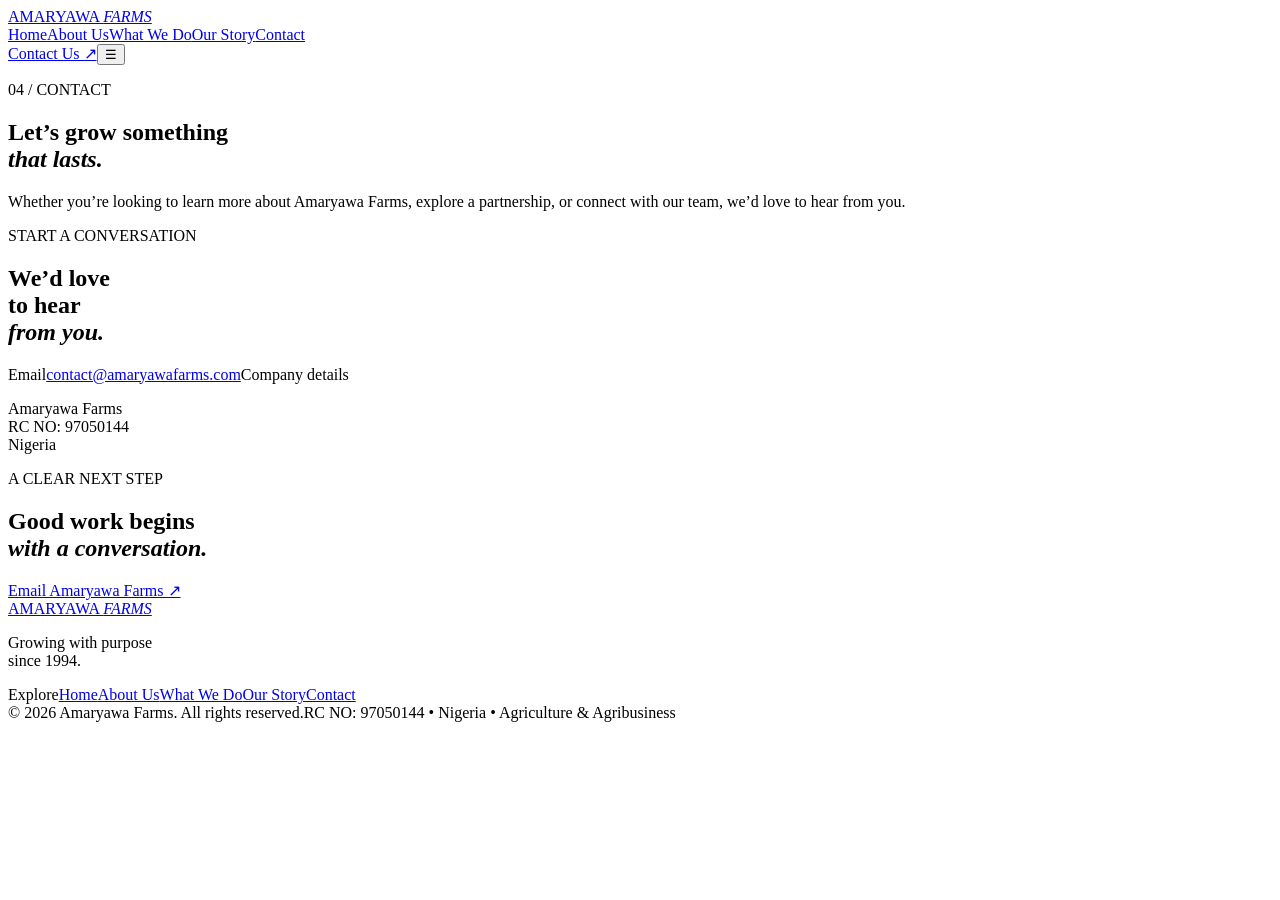
==== contact.html @ ef53438e "Add files via upload" ====
<!doctype html>
<html lang="en" data-page="contact"><head><meta charset="UTF-8"><meta name="viewport" content="width=device-width, initial-scale=1"><meta name="description" content="Contact Amaryawa Farms at contact@amaryawafarms.com."><title>Contact — Amaryawa Farms</title><link rel="stylesheet" href="styles.css"></head><body data-page="contact"><header class="site-nav"><a class="brand" href="index.html">AMARYAWA <em>FARMS</em></a><nav class="desktop-nav" aria-label="Primary navigation"><a data-page="home" href="index.html">Home</a><a data-page="about" href="about.html">About Us</a><a data-page="what-we-do" href="what-we-do.html">What We Do</a><a data-page="story" href="story.html">Our Story</a><a data-page="contact" href="contact.html">Contact</a></nav><a class="nav-cta" href="contact.html">Contact Us ↗</a><button class="menu-toggle" aria-label="Open menu" aria-expanded="false">☰</button></header><main><section class="page-hero"><div class="container"><p class="eyebrow light">04 / CONTACT</p><h1>Let’s grow something<br><i>that lasts.</i></h1><p>Whether you’re looking to learn more about Amaryawa Farms, explore a partnership, or connect with our team, we’d love to hear from you.</p></div></section><section class="section-pad"><div class="container contact-panel"><div><p class="eyebrow">START A CONVERSATION</p><h2>We’d love<br>to hear<br><i>from you.</i></h2></div><div class="contact-details"><span>Email</span><a href="mailto:contact@amaryawafarms.com">contact@amaryawafarms.com</a><span>Company details</span><p>Amaryawa Farms<br>RC NO: 97050144<br>Nigeria</p></div></div></section><section class="focus-section section-pad"><div class="container"><p class="eyebrow light">A CLEAR NEXT STEP</p><h2 class="light-heading">Good work begins<br><i>with a conversation.</i></h2><a class="contact-button" style="margin-top:45px" href="mailto:contact@amaryawafarms.com">Email Amaryawa Farms ↗</a></div></section></main><footer class="footer"><div class="container footer-top"><a class="brand" href="index.html">AMARYAWA <em>FARMS</em></a><p>Growing with purpose<br>since 1994.</p><div class="footer-nav"><span>Explore</span><a href="index.html">Home</a><a href="about.html">About Us</a><a href="what-we-do.html">What We Do</a><a href="story.html">Our Story</a><a href="contact.html">Contact</a></div></div><div class="container footer-bottom"><span>© 2026 Amaryawa Farms. All rights reserved.</span><span>RC NO: 97050144 <span class="footer-dot">•</span> Nigeria <span class="footer-dot">•</span> Agriculture &amp; Agribusiness</span></div></footer><script src="script.js"></script></body></html>
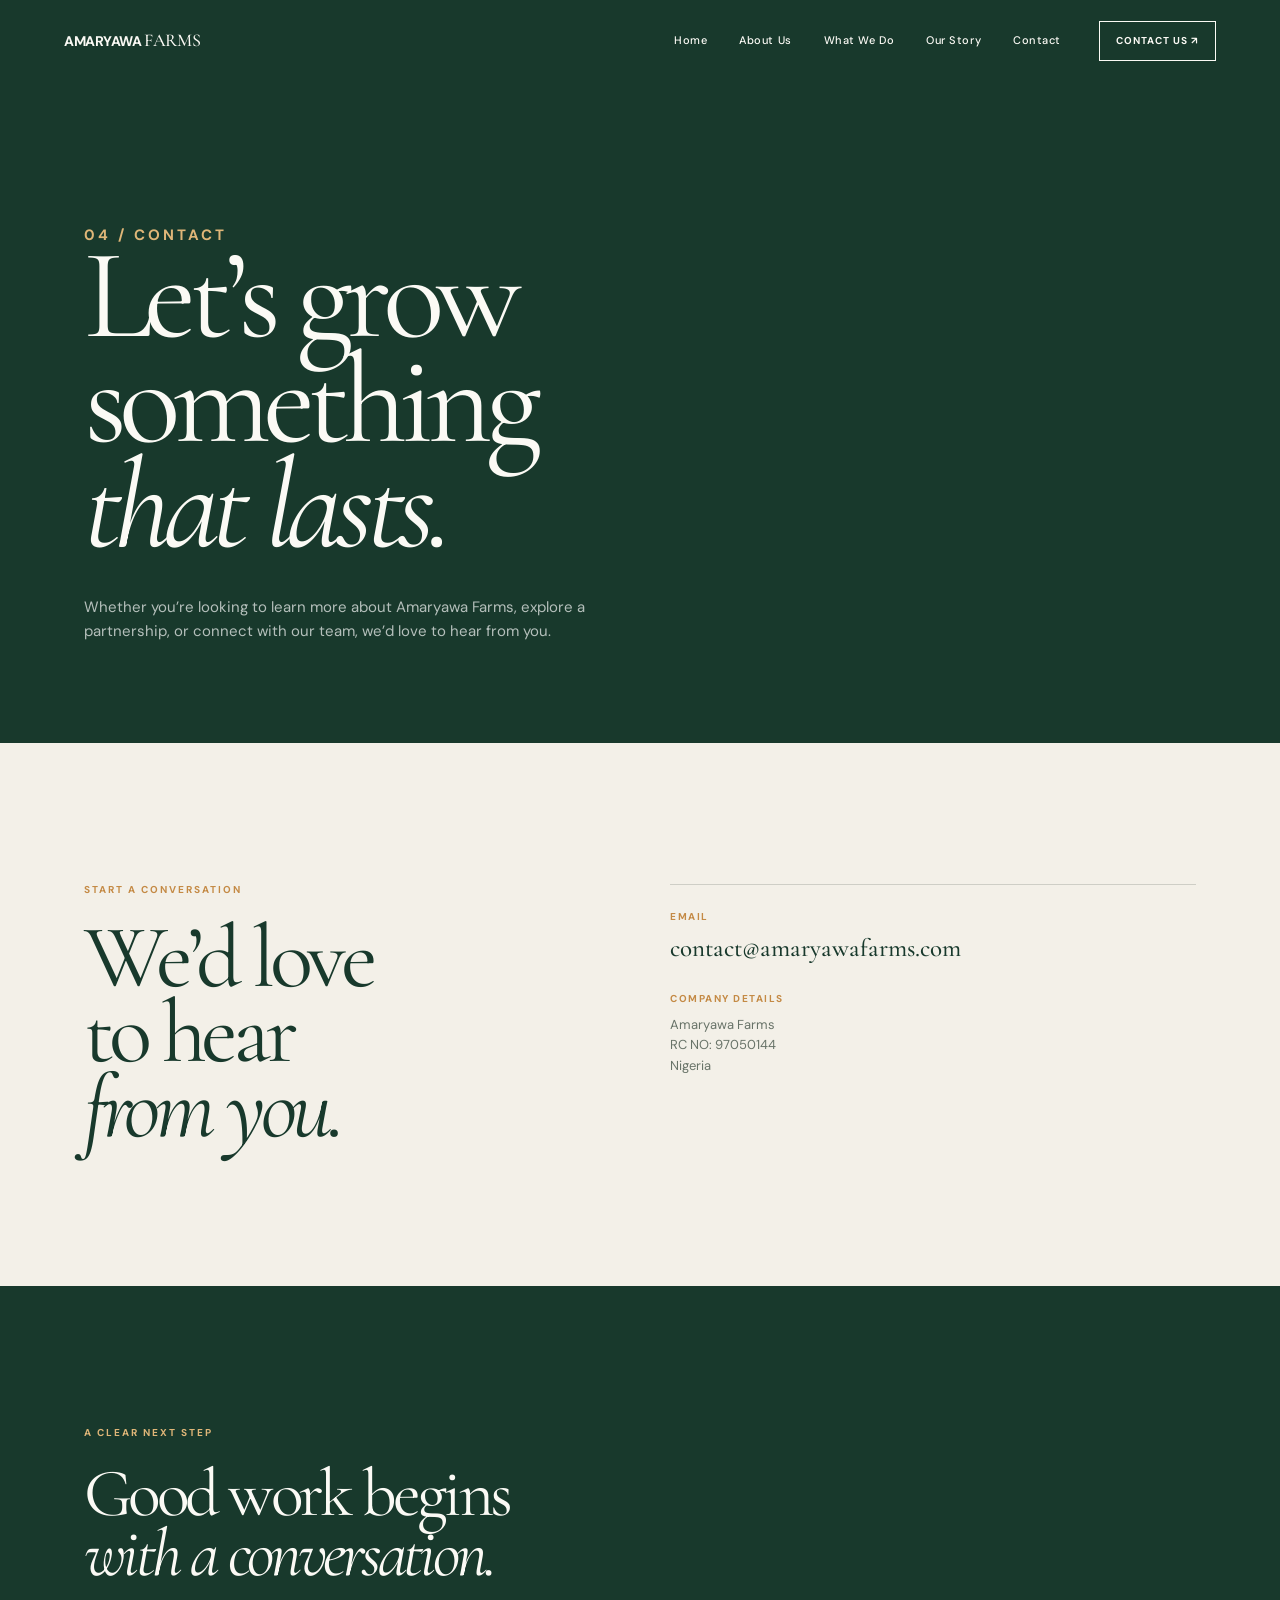
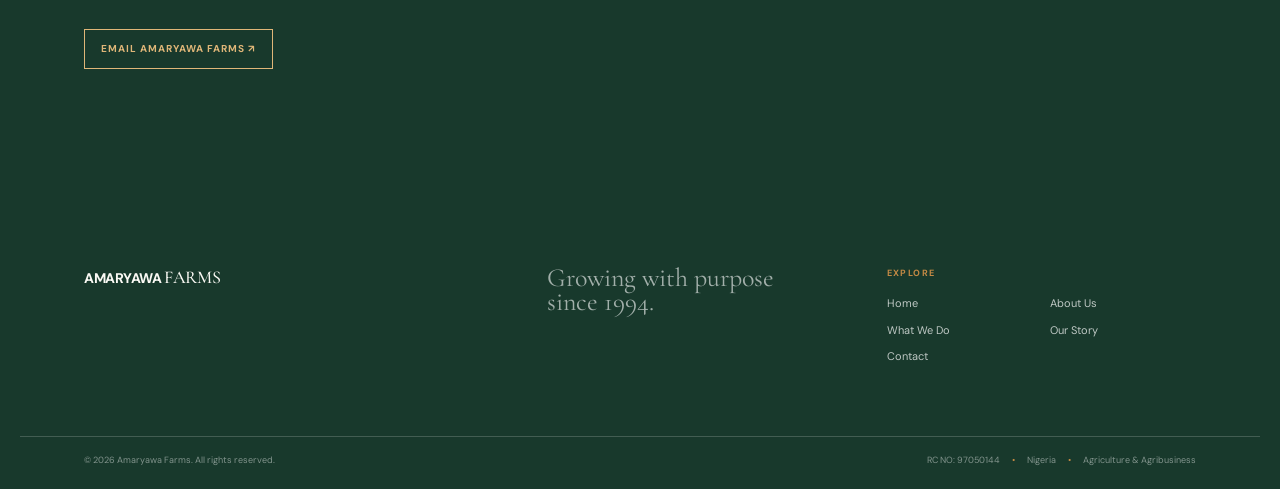
==== commit 740108b4: "Rename contact (1).html to contact.html" ====
--- a/contact.html
+++ b/contact.html
@@ -1,2 +1,19 @@
 <!doctype html>
-<html lang="en" data-page="contact"><head><meta charset="UTF-8"><meta name="viewport" content="width=device-width, initial-scale=1"><meta name="description" content="Contact Amaryawa Farms at contact@amaryawafarms.com."><title>Contact — Amaryawa Farms</title><link rel="stylesheet" href="styles.css"></head><body data-page="contact"><header class="site-nav"><a class="brand" href="index.html">AMARYAWA <em>FARMS</em></a><nav class="desktop-nav" aria-label="Primary navigation"><a data-page="home" href="index.html">Home</a><a data-page="about" href="about.html">About Us</a><a data-page="what-we-do" href="what-we-do.html">What We Do</a><a data-page="story" href="story.html">Our Story</a><a data-page="contact" href="contact.html">Contact</a></nav><a class="nav-cta" href="contact.html">Contact Us ↗</a><button class="menu-toggle" aria-label="Open menu" aria-expanded="false">☰</button></header><main><section class="page-hero"><div class="container"><p class="eyebrow light">04 / CONTACT</p><h1>Let’s grow something<br><i>that lasts.</i></h1><p>Whether you’re looking to learn more about Amaryawa Farms, explore a partnership, or connect with our team, we’d love to hear from you.</p></div></section><section class="section-pad"><div class="container contact-panel"><div><p class="eyebrow">START A CONVERSATION</p><h2>We’d love<br>to hear<br><i>from you.</i></h2></div><div class="contact-details"><span>Email</span><a href="mailto:contact@amaryawafarms.com">contact@amaryawafarms.com</a><span>Company details</span><p>Amaryawa Farms<br>RC NO: 97050144<br>Nigeria</p></div></div></section><section class="focus-section section-pad"><div class="container"><p class="eyebrow light">A CLEAR NEXT STEP</p><h2 class="light-heading">Good work begins<br><i>with a conversation.</i></h2><a class="contact-button" style="margin-top:45px" href="mailto:contact@amaryawafarms.com">Email Amaryawa Farms ↗</a></div></section></main><footer class="footer"><div class="container footer-top"><a class="brand" href="index.html">AMARYAWA <em>FARMS</em></a><p>Growing with purpose<br>since 1994.</p><div class="footer-nav"><span>Explore</span><a href="index.html">Home</a><a href="about.html">About Us</a><a href="what-we-do.html">What We Do</a><a href="story.html">Our Story</a><a href="contact.html">Contact</a></div></div><div class="container footer-bottom"><span>© 2026 Amaryawa Farms. All rights reserved.</span><span>RC NO: 97050144 <span class="footer-dot">•</span> Nigeria <span class="footer-dot">•</span> Agriculture &amp; Agribusiness</span></div></footer><script src="script.js"></script></body></html>
+<html lang="en" data-page="contact"><head><meta charset="UTF-8"><meta name="viewport" content="width=device-width, initial-scale=1"><meta name="description" content="Contact Amaryawa Farms at contact@amaryawafarms.com."><title>Contact — Amaryawa Farms</title><style id="amaryawa-styles">
+/* Amaryawa Farms — Field Notes design: editorial minimalism, deep botanical green, cream paper, ochre accents, CSS-led field studies. */
+@import url('https://fonts.googleapis.com/css2?family=Cormorant+Garamond:ital,wght@0,400;0,500;0,600;1,400;1,500;1,600&family=DM+Sans:wght@400;500;600;700&display=swap');
+:root{--paper:#f3f0e8;--paper-deep:#e9e4d7;--ink:#18261f;--green:#18392c;--deep:#10291f;--soft:#526357;--ochre:#c48a45;--white:#fbfaf5;--line:rgba(24,38,31,.17);--ease:cubic-bezier(.23,1,.32,1)}
+*{box-sizing:border-box}html{scroll-behavior:smooth}body{margin:0;background:var(--paper);color:var(--ink);font:15px/1.6 'DM Sans',sans-serif}a{color:inherit;text-decoration:none}button{font:inherit}.container{width:100%;max-width:1240px;margin:auto;padding:0 clamp(24px,5vw,72px)}
+.site-nav{position:fixed;z-index:20;inset:0 0 auto;height:82px;display:flex;align-items:center;padding:0 clamp(24px,5vw,72px);color:var(--white);transition:.25s var(--ease);transition-property:background,color,box-shadow}.site-nav.scrolled{background:rgba(243,240,232,.96);color:var(--ink);box-shadow:0 1px 0 rgba(24,38,31,.1);backdrop-filter:blur(14px)}.brand{font-size:14px;font-weight:700;letter-spacing:-.03em}.brand em{font:500 18px 'Cormorant Garamond',serif}.desktop-nav{display:flex;gap:clamp(18px,2.5vw,38px);margin-left:auto;margin-right:38px}.desktop-nav a{position:relative;font-size:11px;font-weight:500;letter-spacing:.05em}.desktop-nav a:after{position:absolute;right:100%;bottom:-7px;left:0;height:1px;background:var(--ochre);content:'';transition:right .25s var(--ease)}.desktop-nav a:hover:after,.desktop-nav a.active:after{right:0}.nav-cta,.contact-button{display:inline-flex;align-items:center;gap:12px;border:1px solid currentColor;padding:11px 16px;font-size:10px;font-weight:700;letter-spacing:.1em;text-transform:uppercase;transition:.2s var(--ease);transition-property:background,color,transform}.nav-cta:hover,.contact-button:hover{background:var(--ochre);border-color:var(--ochre);color:var(--deep)}.nav-cta:active,.contact-button:active{transform:scale(.97)}.menu-toggle{display:none;margin-left:auto;border:0;background:none;color:currentColor}
+.hero{position:relative;min-height:720px;height:100svh;max-height:960px;overflow:hidden;background:linear-gradient(140deg,#203d2e,#315a3e 45%,#c6944e);color:var(--white)}.hero:before{position:absolute;top:13%;right:16%;width:clamp(130px,18vw,280px);height:clamp(130px,18vw,280px);border-radius:50%;background:rgba(225,183,113,.75);box-shadow:0 0 0 28px rgba(225,183,113,.09),0 0 0 70px rgba(225,183,113,.06);content:''}.hero:after{position:absolute;right:-8%;bottom:-15%;left:-8%;height:57%;border-radius:50% 50% 0 0;background:var(--green);box-shadow:inset 0 30px 0 rgba(196,138,69,.17);content:'';transform:rotate(-5deg)}.hero .hero-ridge{position:absolute;right:-8%;bottom:-28%;left:-8%;height:52%;border-radius:50%;background:var(--deep);content:'';transform:rotate(7deg)}.hero .hero-grass{position:absolute;right:19%;bottom:22%;width:29%;height:20%;opacity:.55;background:repeating-linear-gradient(77deg,transparent 0 12px,rgba(232,208,157,.5) 13px 14px,transparent 15px 25px);transform:skewX(-18deg)}.hero-content{position:relative;z-index:1;display:flex;height:100%;flex-direction:column;justify-content:flex-end;padding-top:150px;padding-bottom:clamp(52px,9vh,100px)}.eyebrow{margin:0 0 24px;color:var(--ochre);font-size:10px;font-weight:700;letter-spacing:.2em;line-height:1.2;text-transform:uppercase}.eyebrow.light{color:#dfb678}.hero h1{max-width:800px;margin:0;font:400 clamp(60px,8.5vw,126px)/.83 'Cormorant Garamond',serif;letter-spacing:-.055em}.hero h1 i,h1 i,h2 i{font-weight:400}.hero-bottomline{display:flex;align-items:flex-end;justify-content:space-between;max-width:790px;margin-top:50px;padding-top:20px;border-top:1px solid rgba(255,255,255,.35)}.hero-bottomline p{max-width:455px;margin:0;color:rgba(255,255,255,.82);font-size:13px}.circle-link{display:grid;place-items:center;width:57px;height:57px;border:1px solid currentColor;border-radius:50%;transition:.2s var(--ease)}.circle-link:hover{background:var(--ochre);color:var(--deep);transform:rotate(-45deg)}.hero-rail,.hero-scroll{position:absolute;z-index:2;display:flex;align-items:center;gap:12px;color:rgba(255,255,255,.7);font-size:9px;letter-spacing:.13em;writing-mode:vertical-rl;transform:rotate(180deg)}.hero-rail{top:50%;left:clamp(14px,2vw,30px)}.hero-scroll{right:clamp(24px,5vw,72px);bottom:47px}.hero-rail span,.hero-scroll span{display:inline-block;width:1px;height:34px;background:var(--ochre)}
+.section-pad{padding-top:clamp(86px,11vw,160px);padding-bottom:clamp(86px,11vw,160px)}.section-index{display:flex;flex-direction:column;gap:14px;color:var(--ochre);font-size:11px;font-weight:700;letter-spacing:.1em}.section-index span{color:var(--soft);font-size:9px;letter-spacing:.13em;writing-mode:vertical-rl;transform:rotate(180deg)}.intro-grid{display:grid;grid-template-columns:80px minmax(0,1fr) minmax(260px,390px);gap:52px clamp(30px,6vw,96px)}.intro-copy{padding-top:30px}.intro-copy h2,.story-copy h2,.principles-top h2{max-width:630px;margin:0 0 34px;color:var(--green);font:400 clamp(48px,5vw,76px)/.92 'Cormorant Garamond',serif;letter-spacing:-.055em}.large-copy{max-width:475px;margin:0 0 29px;color:#556257;font-size:16px}.text-link{display:inline-flex;align-items:center;gap:9px;border-bottom:1px solid var(--ochre);padding-bottom:6px;color:var(--green);font-size:11px;font-weight:700;letter-spacing:.08em;text-transform:uppercase}.text-link:hover{gap:15px}.field-note-art{position:relative;width:100%;aspect-ratio:3/4;overflow:hidden;background:linear-gradient(155deg,#dfc68f,#b97e43 45%,#214b36 46%,#102c21)}.field-note-art:before{position:absolute;inset:0;background:repeating-linear-gradient(104deg,transparent 0 20px,rgba(243,240,232,.13) 21px 22px,transparent 23px 45px);content:'';transform:rotate(-10deg) scale(1.2)}.field-note-circle{position:absolute;top:15%;left:13%;width:35%;aspect-ratio:1;border:1px solid rgba(24,38,31,.5);border-radius:50%}.field-note-line{position:absolute;bottom:0;width:1px;height:58%;background:rgba(243,240,232,.65);transform-origin:bottom}.field-note-line.one{left:38%;transform:rotate(22deg)}.field-note-line.two{left:57%;height:70%;transform:rotate(-15deg)}.field-note-leaf{position:absolute;display:block;width:25%;height:42%;border:1px solid rgba(243,240,232,.7);border-radius:100% 0;transform:rotate(34deg)}.field-note-leaf.one{bottom:31%;left:29%}.field-note-leaf.two{bottom:41%;left:51%;transform:rotate(-34deg) scale(.72)}.field-note-sun{position:absolute;right:12%;bottom:15%;width:15%;aspect-ratio:1;border-radius:50%;background:var(--ochre)}.photo-caption{display:flex;justify-content:space-between;padding-top:13px;color:var(--soft);font-size:9px;letter-spacing:.12em;text-transform:uppercase}.photo-caption span{color:#7e837a;letter-spacing:.02em;text-transform:none}.stat-strip{grid-column:2/4;display:grid;grid-template-columns:repeat(3,1fr);border-top:1px solid var(--line)}.stat-strip div{display:flex;flex-direction:column;gap:3px;padding:22px 22px 0 0}.stat-strip strong{color:var(--green);font:500 34px/1 'Cormorant Garamond',serif}.stat-strip span{color:#7b8479;font-size:10px}
+.focus-section{background:var(--green);color:var(--white)}.section-heading-row{display:grid;grid-template-columns:80px minmax(0,1fr) minmax(200px,275px);gap:clamp(30px,6vw,96px);align-items:end}.section-index.light span{color:rgba(255,255,255,.62)}.light-heading{margin:0;color:var(--white);font:400 clamp(51px,5.3vw,80px)/.89 'Cormorant Garamond',serif;letter-spacing:-.055em}.heading-aside{margin:0 0 4px;color:rgba(255,255,255,.63);font-size:13px}.focus-list{margin-top:100px;border-top:1px solid rgba(255,255,255,.24)}.focus-item{display:grid;grid-template-columns:80px 70px minmax(0,1fr) 40px;gap:clamp(16px,3vw,36px);align-items:center;border-bottom:1px solid rgba(255,255,255,.24);padding:29px 0;transition:.25s var(--ease)}.focus-item:hover{padding-left:15px;background:rgba(255,255,255,.035)}.focus-number{color:#b7c3b3;font-size:11px}.focus-icon{color:var(--ochre)}.focus-item h3{margin:0 0 5px;font:500 34px/1 'Cormorant Garamond',serif}.focus-item p{max-width:420px;margin:0;color:rgba(255,255,255,.57);font-size:13px}.focus-arrow{color:var(--ochre)}
+.story-section{background:var(--paper-deep);overflow:hidden}.story-grid{display:grid;grid-template-columns:1fr 1.15fr;gap:clamp(45px,8vw,130px);align-items:center}.story-copy{padding-left:clamp(0px,5vw,74px)}.story-copy p:not(.eyebrow){max-width:360px;color:#556257;font-size:15px}.story-rule{display:block;width:80px;height:1px;margin-top:45px;background:var(--ochre)}.topographic-art{position:relative;width:100%;aspect-ratio:1.25;overflow:hidden;background:radial-gradient(ellipse at 50% 50%,#c49250 0 5%,transparent 5.5%),linear-gradient(155deg,#d9c18d 0 40%,#315d41 40%)}.topographic-art:before{position:absolute;inset:-20%;border:1px solid rgba(24,38,31,.38);border-radius:48% 52% 44% 56%;content:'';transform:rotate(-17deg);box-shadow:0 25px 0 rgba(24,38,31,.3),0 50px 0 rgba(24,38,31,.25),0 75px 0 rgba(24,38,31,.2),0 100px 0 rgba(24,38,31,.14)}.topographic-art span{position:absolute;top:-8%;display:block;width:1px;height:120%;background:rgba(243,240,232,.38);transform:rotate(63deg)}.topographic-art span:nth-child(1){left:18%}.topographic-art span:nth-child(2){left:31%}.topographic-art span:nth-child(3){left:47%}.topographic-art span:nth-child(4){left:63%}.topographic-art span:nth-child(5){left:80%}.story-stamp{position:absolute;right:-28px;bottom:-30px;display:grid;place-content:center;width:128px;height:128px;border:1px solid rgba(24,38,31,.5);border-radius:50%;background:var(--paper-deep);color:var(--green);font-size:10px;letter-spacing:.11em;line-height:1.4;text-align:center;transform:rotate(-12deg)}.story-image-wrap{position:relative}
+.principles-section{background:var(--paper)}.principles-top{display:flex;justify-content:space-between;align-items:flex-start;border-bottom:1px solid var(--line);padding-bottom:58px}.principles-top h2{margin:0;max-width:440px}.principles-grid{display:grid;grid-template-columns:repeat(4,1fr);gap:clamp(20px,4vw,58px)}.principle{padding-top:25px;border-top:2px solid var(--ochre)}.principle>span{color:var(--ochre);font-size:10px}.principle h3{margin:31px 0 9px;color:var(--green);font:500 31px/1 'Cormorant Garamond',serif}.principle p{max-width:210px;margin:0;color:#687368;font-size:12px}
+.contact-section{position:relative;overflow:hidden;background:var(--deep);color:var(--white)}.contact-section:after{position:absolute;right:-5%;bottom:-45%;width:50vw;height:50vw;border:1px solid rgba(196,138,69,.25);border-radius:50%;box-shadow:0 0 0 50px rgba(196,138,69,.05),0 0 0 100px rgba(196,138,69,.04);content:''}.contact-inner{position:relative;z-index:1;padding-top:clamp(100px,13vw,180px);padding-bottom:clamp(100px,13vw,180px)}.contact-index{margin-bottom:55px;color:#dfb678;font-size:10px;font-weight:700;letter-spacing:.16em}.contact-inner h2{margin:0 0 27px;font:400 clamp(65px,9vw,125px)/.8 'Cormorant Garamond',serif;letter-spacing:-.065em}.contact-inner p{max-width:425px;margin:0 0 36px;color:rgba(255,255,255,.65);font-size:14px}.contact-button{border-color:#dfb678;color:#dfb678}.footer{background:var(--green);color:var(--white)}.footer-top{display:grid;grid-template-columns:1.4fr 1fr 1fr;gap:30px;padding-top:56px;padding-bottom:70px}.footer-top>p{margin:0;color:rgba(255,255,255,.6);font:26px/.95 'Cormorant Garamond',serif}.footer-nav{display:grid;grid-template-columns:1fr 1fr;gap:9px 18px;font-size:11px}.footer-nav span{grid-column:1/-1;margin-bottom:6px;color:var(--ochre);font-size:9px;font-weight:700;letter-spacing:.16em;text-transform:uppercase}.footer-nav a{color:rgba(255,255,255,.72)}.footer-nav a:hover{color:var(--ochre)}.footer-bottom{display:flex;justify-content:space-between;border-top:1px solid rgba(255,255,255,.18);padding-top:16px;padding-bottom:22px;color:rgba(255,255,255,.46);font-size:9px}.footer-dot{margin:0 10px;color:var(--ochre)}
+.page-hero{padding:190px 0 100px;background:var(--green);color:var(--white)}.page-hero h1{max-width:900px;margin:0;font:400 clamp(65px,10vw,138px)/.82 'Cormorant Garamond',serif;letter-spacing:-.06em}.page-hero p{max-width:510px;margin:36px 0 0;color:rgba(255,255,255,.68);font-size:15px}.detail-grid{display:grid;grid-template-columns:80px minmax(0,1fr);gap:clamp(30px,6vw,96px)}.detail-copy{max-width:750px}.detail-copy h2{margin:0 0 28px;color:var(--green);font:400 clamp(48px,6vw,80px)/.9 'Cormorant Garamond',serif;letter-spacing:-.05em}.detail-copy p{max-width:650px;color:#566258;font-size:16px;line-height:1.8}.detail-copy p+p{margin-top:22px}.page-list{margin-top:55px;border-top:1px solid var(--line)}.page-list article{display:grid;grid-template-columns:70px 1fr 30px;gap:28px;align-items:start;border-bottom:1px solid var(--line);padding:28px 0}.page-list article span{color:var(--ochre);font-size:10px}.page-list h3{margin:0 0 7px;color:var(--green);font:500 34px/1 'Cormorant Garamond',serif}.page-list p{max-width:540px;margin:0;color:#687368;font-size:13px}.contact-panel{display:grid;grid-template-columns:1fr 1fr;gap:60px;align-items:start}.contact-panel h2{margin:0;color:var(--green);font:400 clamp(55px,7vw,92px)/.84 'Cormorant Garamond',serif;letter-spacing:-.06em}.contact-details{border-top:1px solid var(--line);padding-top:24px}.contact-details span{display:block;margin-bottom:8px;color:var(--ochre);font-size:10px;font-weight:700;letter-spacing:.15em;text-transform:uppercase}.contact-details a{display:block;margin-bottom:28px;color:var(--green);font:500 25px 'Cormorant Garamond',serif}.contact-details p{margin:0;color:#687368;font-size:13px}
+@media(max-width:850px){.desktop-nav{gap:16px;margin-right:18px}.nav-cta{display:none}.intro-grid,.section-heading-row,.detail-grid{grid-template-columns:48px minmax(0,1fr);gap:24px}.intro-copy,.detail-copy{grid-column:2}.stat-strip{grid-column:2}.section-heading-row .heading-aside{grid-column:2}.story-grid{gap:50px}.contact-panel{gap:35px}}
+@media(max-width:620px){.site-nav{height:70px}.desktop-nav{position:absolute;top:70px;right:0;left:0;display:none;flex-direction:column;gap:0;margin:0;padding:15px 24px 24px;background:var(--paper);color:var(--ink);box-shadow:0 10px 20px rgba(0,0,0,.08)}.desktop-nav.open{display:flex}.desktop-nav a{padding:13px 0;border-bottom:1px solid var(--line);font-size:12px}.menu-toggle{display:block}.hero{min-height:690px}.hero-rail,.hero-scroll{display:none}.hero-content{padding-bottom:50px}.hero h1{font-size:clamp(57px,16vw,86px)}.hero-bottomline{align-items:flex-start;gap:20px;margin-top:38px}.hero-bottomline p{font-size:12px}.circle-link{width:48px;height:48px}.section-pad{padding-top:82px;padding-bottom:82px}.intro-grid,.section-heading-row,.detail-grid{grid-template-columns:1fr;gap:28px}.section-index{flex-direction:row;align-items:center;gap:12px}.section-index span{writing-mode:initial;transform:none}.intro-copy,.detail-copy,.stat-strip,.section-heading-row .heading-aside{grid-column:auto}.intro-copy{padding-top:0}.intro-copy h2,.story-copy h2,.principles-top h2,.detail-copy h2{font-size:clamp(49px,14vw,68px)}.stat-strip{gap:10px}.stat-strip div{padding-right:3px}.stat-strip strong{font-size:28px}.stat-strip span{font-size:9px}.section-heading-row{align-items:start}.focus-list{margin-top:70px}.focus-item{grid-template-columns:35px 45px minmax(0,1fr) 20px;gap:10px;padding:23px 0}.focus-item h3{font-size:29px}.focus-item p{font-size:11px}.story-grid{grid-template-columns:1fr;gap:55px}.story-copy{padding-left:0}.story-stamp{right:-10px;bottom:-25px;width:105px;height:105px;font-size:8px}.principles-top{display:block;padding-bottom:36px}.principles-top h2{margin-top:40px}.principles-grid{grid-template-columns:1fr 1fr;gap:35px 18px}.principle h3{margin-top:20px;font-size:27px}.principle p{font-size:11px}.contact-panel{grid-template-columns:1fr;gap:55px}.contact-inner h2{font-size:clamp(59px,16vw,84px)}.page-hero{padding:145px 0 80px}.page-hero h1{font-size:clamp(63px,17vw,94px)}.footer-top{grid-template-columns:1fr 1fr;gap:45px 24px}.footer-top>p{font-size:23px}.footer-nav{grid-column:1/-1}.footer-bottom{flex-direction:column;gap:6px}}
+@media(prefers-reduced-motion:no-preference){.hero h1,.page-hero h1{animation:rise .8s var(--ease) both}}@keyframes rise{from{opacity:0;transform:translateY(18px)}to{opacity:1;transform:none}}
+
+</style></head><body data-page="contact"><header class="site-nav"><a class="brand" href="index.html">AMARYAWA <em>FARMS</em></a><nav class="desktop-nav" aria-label="Primary navigation"><a data-page="home" href="index.html">Home</a><a data-page="about" href="about.html">About Us</a><a data-page="what-we-do" href="what-we-do.html">What We Do</a><a data-page="story" href="story.html">Our Story</a><a data-page="contact" href="contact.html">Contact</a></nav><a class="nav-cta" href="contact.html">Contact Us ↗</a><button class="menu-toggle" aria-label="Open menu" aria-expanded="false">☰</button></header><main><section class="page-hero"><div class="container"><p class="eyebrow light">04 / CONTACT</p><h1>Let’s grow something<br><i>that lasts.</i></h1><p>Whether you’re looking to learn more about Amaryawa Farms, explore a partnership, or connect with our team, we’d love to hear from you.</p></div></section><section class="section-pad"><div class="container contact-panel"><div><p class="eyebrow">START A CONVERSATION</p><h2>We’d love<br>to hear<br><i>from you.</i></h2></div><div class="contact-details"><span>Email</span><a href="mailto:contact@amaryawafarms.com">contact@amaryawafarms.com</a><span>Company details</span><p>Amaryawa Farms<br>RC NO: 97050144<br>Nigeria</p></div></div></section><section class="focus-section section-pad"><div class="container"><p class="eyebrow light">A CLEAR NEXT STEP</p><h2 class="light-heading">Good work begins<br><i>with a conversation.</i></h2><a class="contact-button" style="margin-top:45px" href="mailto:contact@amaryawafarms.com">Email Amaryawa Farms ↗</a></div></section></main><footer class="footer"><div class="container footer-top"><a class="brand" href="index.html">AMARYAWA <em>FARMS</em></a><p>Growing with purpose<br>since 1994.</p><div class="footer-nav"><span>Explore</span><a href="index.html">Home</a><a href="about.html">About Us</a><a href="what-we-do.html">What We Do</a><a href="story.html">Our Story</a><a href="contact.html">Contact</a></div></div><div class="container footer-bottom"><span>© 2026 Amaryawa Farms. All rights reserved.</span><span>RC NO: 97050144 <span class="footer-dot">•</span> Nigeria <span class="footer-dot">•</span> Agriculture &amp; Agribusiness</span></div></footer><script src="script.js"></script></body></html>
